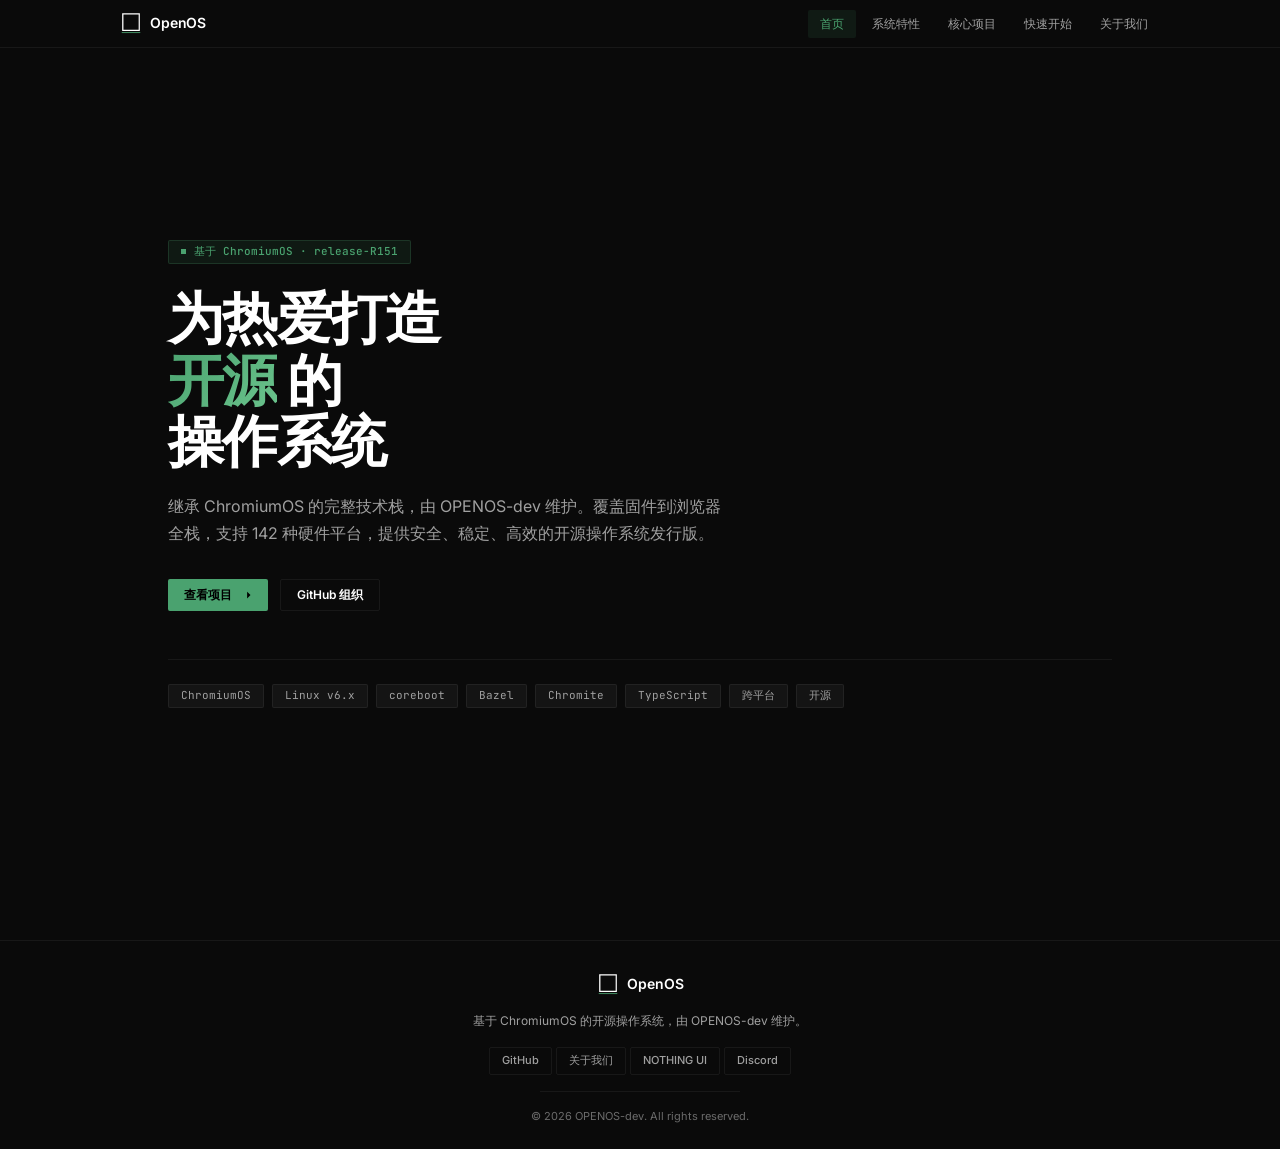
==== index.html @ e6d08fe9 "feat: 初始化 OpenOS 介绍网站" ====
<!DOCTYPE html>
<html lang="zh-CN">
<head>
<meta charset="UTF-8">
<meta name="viewport" content="width=device-width, initial-scale=1.0">
<meta name="description" content="OpenOS - 基于 ChromiumOS 的开源操作系统，由 OPENOS-dev 维护">
<title>OpenOS - 开源操作系统</title>
<link rel="icon" type="image/svg+xml" href="openos-logo.svg">
<link rel="preconnect" href="https://fonts.googleapis.com">
<link rel="preconnect" href="https://fonts.gstatic.com" crossorigin>
<link href="https://fonts.googleapis.com/css2?family=Inter:wght@400;500;600;700&family=JetBrains+Mono:wght@400;500;700&display=swap" rel="stylesheet">
<link rel="stylesheet" href="css/styles.css">
</head>
<body>

<nav>
  <div class="nav-inner">
    <a href="index.html" class="nav-logo">
      <img class="nav-logo-icon" src="openos-logo.svg" alt="OpenOS">
      OpenOS
    </a>
    <button class="nav-toggle" aria-label="菜单" id="navToggle">
      <span></span>
      <span></span>
      <span></span>
    </button>
    <ul class="nav-links" id="navLinks">
      <li><a href="index.html" class="active">首页</a></li>
      <li><a href="features.html">系统特性</a></li>
      <li><a href="projects.html">核心项目</a></li>
      <li><a href="build.html">快速开始</a></li>
      <li><a href="about.html">关于我们</a></li>
    </ul>
  </div>
</nav>

<section class="hero">
  <div class="hero-tag fade-in">
    <span class="hero-tag-dot"></span>
    基于 ChromiumOS · release-R151
  </div>
  <h1 class="fade-in fade-in-delay-1">
    为热爱打造<br>
    <span class="gradient-text">开源</span> 的<br>
    操作系统
  </h1>
  <p class="fade-in fade-in-delay-2">
    继承 ChromiumOS 的完整技术栈，由 OPENOS-dev 维护。覆盖固件到浏览器全栈，支持 142 种硬件平台，提供安全、稳定、高效的开源操作系统发行版。
  </p>
  <div class="hero-actions fade-in fade-in-delay-3">
    <a href="projects.html" class="btn btn-primary">
      查看项目
      <svg width="12" height="12" viewBox="0 0 16 16" fill="currentColor" aria-hidden="true"><path d="M9.5 3.5L14 8l-4.5 4.5M14 8H2"/></svg>
    </a>
    <a href="https://github.com/OPENOS-dev" target="_blank" rel="noopener" class="btn btn-secondary">
      GitHub 组织
    </a>
  </div>
  <div class="hero-tech fade-in fade-in-delay-4">
    <span class="tech-badge">ChromiumOS</span>
    <span class="tech-badge">Linux v6.x</span>
    <span class="tech-badge">coreboot</span>
    <span class="tech-badge">Bazel</span>
    <span class="tech-badge">Chromite</span>
    <span class="tech-badge">TypeScript</span>
    <span class="tech-badge">跨平台</span>
    <span class="tech-badge">开源</span>
  </div>
</section>

<footer>
  <div class="footer-inner">
    <a href="index.html" class="footer-brand">
      <img class="footer-brand-icon" src="openos-logo.svg" alt="OpenOS">
      OpenOS
    </a>
    <p class="footer-tagline">基于 ChromiumOS 的开源操作系统，由 OPENOS-dev 维护。</p>
    <div class="footer-links">
      <a href="https://github.com/OPENOS-dev" target="_blank" rel="noopener">GitHub</a>
      <a href="about.html">关于我们</a>
      <a href="https://github.com/OPENOS-dev/NOTHING-UI-1" target="_blank" rel="noopener">NOTHING UI</a>
      <a href="https://discord.gg/xj6VCg7Na" target="_blank" rel="noopener">Discord</a>
    </div>
    <div class="footer-divider"></div>
    <p class="footer-copy">© 2026 OPENOS-dev. All rights reserved.</p>
  </div>
</footer>

<script src="js/script.js"></script>
</body>
</html>
---- css/styles.css ----
/* ========================================
   NOTHING UI Design System
   Based on NOTHING-UI-1 Design Spec
   ======================================== */

/* ─── Design Tokens ─── */
:root {
  /* Surface layers (0 → 5, darkest → lightest) */
  --surface-0: #0A0A0A;
  --surface-1: #0F0F0F;
  --surface-2: #141414;
  --surface-3: #1A1A1A;
  --surface-4: #1F1F1F;
  --surface-5: #252525;

  /* Text hierarchy */
  --text-primary: #FFFFFF;
  --text-secondary: #A0A0A0;
  --text-tertiary: #6B6B6B;

  /* Accent — Green */
  --accent: #4AA26F;
  --accent-hover: #3D8F5F;
  --accent-bright: #6BC48D;
  --accent-muted: rgba(74, 162, 111, 0.10);
  --accent-muted-hover: rgba(74, 162, 111, 0.16);

  /* Status */
  --status-active: #4CAF50;
  --status-active-bg: rgba(76, 175, 80, 0.10);
  --status-warning: #FFC107;
  --status-warning-bg: rgba(255, 193, 7, 0.10);
  --status-error: #F44336;
  --status-error-bg: rgba(244, 67, 54, 0.10);

  /* Borders */
  --border: rgba(255, 255, 255, 0.06);
  --border-hover: rgba(255, 255, 255, 0.12);
  --border-accent: rgba(74, 162, 111, 0.20);

  /* Spacing — 4px base grid */
  --space-1: 4px;
  --space-2: 8px;
  --space-3: 12px;
  --space-4: 16px;
  --space-5: 20px;
  --space-6: 24px;
  --space-8: 32px;
  --space-10: 40px;
  --space-12: 48px;
  --space-16: 64px;

  /* Shape — ultra-minimal */
  --radius: 2px;

  /* Typography */
  --font-sans: 'Inter', -apple-system, BlinkMacSystemFont, 'SF Pro Text', 'Segoe UI', 'PingFang SC', 'Microsoft YaHei', sans-serif;
  --font-mono: 'JetBrains Mono', 'SF Mono', 'Fira Code', 'Cascadia Code', monospace;

  /* Type scale */
  --text-xs: 11px;
  --text-sm: 12px;
  --text-base: 13px;
  --text-md: 14px;
  --text-lg: 16px;
  --text-xl: 18px;
  --text-2xl: 20px;
  --text-3xl: 24px;

  /* Shadows — hard, layered */
  --shadow-sm: 0 1px 0 rgba(0, 0, 0, 0.4);
  --shadow-md: 0 2px 0 rgba(0, 0, 0, 0.3), 0 4px 8px rgba(0, 0, 0, 0.4);
  --shadow-lg: 0 2px 0 rgba(0, 0, 0, 0.25), 0 8px 16px rgba(0, 0, 0, 0.5);

  /* Motion */
  --ease-standard: cubic-bezier(0.2, 0, 0, 1);
  --ease-emphasized: cubic-bezier(0.05, 0.7, 0.1, 1);
  --duration-fast: 150ms;
  --duration-normal: 200ms;

  /* Layout */
  --nav-height: 48px;
  --max-width: 1040px;
}

/* ─── Reset ─── */
*, *::before, *::after {
  margin: 0;
  padding: 0;
  box-sizing: border-box;
}

html {
  scroll-behavior: smooth;
  scrollbar-width: thin;
  scrollbar-color: var(--text-tertiary) var(--surface-0);
}

::-webkit-scrollbar { width: 4px; }
::-webkit-scrollbar-track { background: var(--surface-0); }
::-webkit-scrollbar-thumb { background: var(--text-tertiary); border-radius: 0; }

body {
  font-family: var(--font-sans);
  background: var(--surface-0);
  color: var(--text-primary);
  font-size: var(--text-base);
  line-height: 1.6;
  overflow-x: hidden;
  -webkit-font-smoothing: antialiased;
  -moz-osx-font-smoothing: grayscale;
  min-height: 100vh;
  display: flex;
  flex-direction: column;
}

@media (prefers-reduced-motion: reduce) {
  *, *::before, *::after {
    animation-duration: 0.01ms !important;
    animation-iteration-count: 1 !important;
    transition-duration: 0.01ms !important;
  }
}

/* ─── Focus ─── */
:focus-visible {
  outline: 2px solid var(--accent);
  outline-offset: -2px;
  border-radius: var(--radius);
}

/* ─── Selection ─── */
::selection {
  background: var(--accent-muted);
  color: var(--accent);
}

/* =========================================
   Navigation
   ========================================= */
nav {
  position: fixed;
  top: 0;
  left: 0;
  right: 0;
  z-index: 1000;
  height: var(--nav-height);
  background: var(--surface-0);
  border-bottom: 1px solid var(--border);
  display: flex;
  align-items: center;
  justify-content: center;
  padding: 0 var(--space-6);
}

.nav-inner {
  max-width: var(--max-width);
  width: 100%;
  display: flex;
  align-items: center;
  justify-content: space-between;
  gap: var(--space-8);
}

.nav-logo {
  display: flex;
  align-items: center;
  gap: var(--space-2);
  text-decoration: none;
  color: var(--text-primary);
  font-weight: 600;
  font-size: var(--text-md);
  letter-spacing: -0.01em;
}

.nav-logo-icon {
  width: 22px;
  height: 22px;
  border-radius: var(--radius);
  object-fit: cover;
  flex-shrink: 0;
}

.nav-links {
  display: flex;
  gap: var(--space-1);
  list-style: none;
}

.nav-links a {
  display: inline-flex;
  align-items: center;
  height: 28px;
  padding: 0 var(--space-3);
  text-decoration: none;
  color: var(--text-secondary);
  font-size: var(--text-sm);
  font-weight: 500;
  border-radius: var(--radius);
  transition: color var(--duration-fast) var(--ease-standard),
              background var(--duration-fast) var(--ease-standard);
}

.nav-links a:hover {
  color: var(--text-primary);
  background: var(--surface-3);
}

.nav-links a.active {
  color: var(--accent);
  background: var(--accent-muted);
}

/* Hamburger */
.nav-toggle {
  display: none;
  flex-direction: column;
  gap: 4px;
  background: none;
  border: none;
  cursor: pointer;
  padding: var(--space-2);
  border-radius: var(--radius);
  min-width: 44px;
  min-height: 44px;
  align-items: center;
  justify-content: center;
}

.nav-toggle span {
  width: 18px;
  height: 2px;
  background: var(--text-secondary);
  border-radius: 0;
  transition: transform var(--duration-fast) var(--ease-standard),
              opacity var(--duration-fast) var(--ease-standard);
}

.nav-toggle.active span:nth-child(1) {
  transform: rotate(45deg) translate(4px, 4px);
}
.nav-toggle.active span:nth-child(2) { opacity: 0; }
.nav-toggle.active span:nth-child(3) {
  transform: rotate(-45deg) translate(4px, -4px);
}

/* =========================================
   Hero (Home page)
   ========================================= */
.hero {
  min-height: 100vh;
  display: flex;
  flex-direction: column;
  justify-content: center;
  padding: calc(var(--nav-height) + var(--space-16)) var(--space-12) var(--space-16);
  position: relative;
  max-width: var(--max-width);
  margin: 0 auto;
  width: 100%;
}

.hero-tag {
  display: inline-flex;
  align-items: center;
  gap: var(--space-2);
  height: 24px;
  padding: 0 var(--space-3);
  background: var(--accent-muted);
  border: 1px solid var(--border-accent);
  border-radius: var(--radius);
  font-family: var(--font-mono);
  font-size: var(--text-xs);
  color: var(--accent);
  font-weight: 500;
  margin-bottom: var(--space-6);
  width: fit-content;
}

.hero-tag-dot {
  width: 5px;
  height: 5px;
  background: var(--accent);
  border-radius: 0;
  display: inline-block;
}

.hero h1 {
  font-size: clamp(36px, 6vw, 56px);
  font-weight: 700;
  line-height: 1.1;
  letter-spacing: -0.03em;
  margin-bottom: var(--space-5);
  color: var(--text-primary);
}

.hero h1 .gradient-text {
  background: linear-gradient(135deg, var(--accent), var(--accent-bright));
  -webkit-background-clip: text;
  -webkit-text-fill-color: transparent;
  background-clip: text;
}

.hero p {
  font-size: var(--text-lg);
  color: var(--text-secondary);
  max-width: 560px;
  margin-bottom: var(--space-8);
  line-height: 1.7;
}

/* ─── Buttons ─── */
.hero-actions {
  display: flex;
  gap: var(--space-3);
  flex-wrap: wrap;
}

.btn {
  display: inline-flex;
  align-items: center;
  justify-content: center;
  gap: var(--space-2);
  height: 32px;
  padding: 0 var(--space-4);
  border-radius: var(--radius);
  font-size: var(--text-sm);
  font-weight: 600;
  text-decoration: none;
  cursor: pointer;
  border: none;
  font-family: var(--font-sans);
  transition: all var(--duration-fast) var(--ease-standard);
  white-space: nowrap;
}

.btn-primary {
  background: var(--accent);
  color: #000;
}

.btn-primary:hover {
  background: var(--accent-hover);
}

.btn-secondary {
  background: transparent;
  color: var(--text-primary);
  border: 1px solid var(--border);
}

.btn-secondary:hover {
  background: var(--surface-3);
  border-color: var(--border-hover);
}

/* ─── Tech Badges ─── */
.hero-tech {
  display: flex;
  gap: var(--space-2);
  flex-wrap: wrap;
  margin-top: var(--space-12);
  padding-top: var(--space-6);
  border-top: 1px solid var(--border);
}

.tech-badge {
  height: 24px;
  padding: 0 var(--space-3);
  background: var(--surface-2);
  border: 1px solid var(--border);
  border-radius: var(--radius);
  font-family: var(--font-mono);
  font-size: var(--text-xs);
  color: var(--text-secondary);
  display: inline-flex;
  align-items: center;
  transition: all var(--duration-fast) var(--ease-standard);
}

.tech-badge:hover {
  color: var(--accent);
  border-color: var(--border-accent);
  background: var(--accent-muted);
}

/* =========================================
   Sections
   ========================================= */
main {
  flex: 1;
  display: flex;
  flex-direction: column;
}

section {
  padding: var(--space-16) 0;
}

.page-content {
  padding: calc(var(--nav-height) + var(--space-10)) var(--space-12) 0;
}

.section-wrap {
  max-width: var(--max-width);
  margin: 0 auto;
  padding: 0 var(--space-12);
}

.section-header {
  margin-bottom: var(--space-10);
}

.section-number {
  display: block;
  font-family: var(--font-mono);
  font-size: var(--text-xs);
  color: var(--accent);
  font-weight: 500;
  letter-spacing: 0.05em;
  margin-bottom: var(--space-2);
  text-transform: uppercase;
}

.section-header h2 {
  font-size: var(--text-3xl);
  font-weight: 700;
  margin-bottom: var(--space-2);
  letter-spacing: -0.02em;
}

.section-header p {
  color: var(--text-secondary);
  font-size: var(--text-md);
  max-width: 560px;
}

/* Features Grid */
.features-grid {
  display: grid;
  grid-template-columns: repeat(auto-fit, minmax(280px, 1fr));
  gap: var(--space-4);
}

.feature-card {
  background: var(--surface-1);
  border: 1px solid var(--border);
  border-radius: var(--radius);
  padding: var(--space-6);
  transition: background var(--duration-fast) var(--ease-standard),
              border-color var(--duration-fast) var(--ease-standard);
}

.js-ready .feature-card {
  opacity: 0;
  transform: translateY(12px);
}

.js-ready .feature-card.visible {
  opacity: 1;
  transform: translateY(0);
}

.feature-card:hover {
  background: var(--surface-2);
  border-color: var(--border-hover);
}

.feature-card-icon {
  width: 32px;
  height: 32px;
  border-radius: var(--radius);
  background: var(--accent-muted);
  display: flex;
  align-items: center;
  justify-content: center;
  margin-bottom: var(--space-4);
  color: var(--accent);
  font-size: 14px;
  font-family: var(--font-mono);
  font-weight: 700;
  letter-spacing: -0.5px;
}

.feature-card h3 {
  font-size: var(--text-md);
  font-weight: 600;
  margin-bottom: var(--space-2);
  letter-spacing: -0.01em;
}

.feature-card p {
  color: var(--text-secondary);
  font-size: var(--text-sm);
  line-height: 1.7;
}

/* Project Cards (with status) */
.projects-grid {
  display: grid;
  grid-template-columns: repeat(auto-fit, minmax(300px, 1fr));
  gap: var(--space-4);
}

.project-card {
  background: var(--surface-1);
  border: 1px solid var(--border);
  border-radius: var(--radius);
  padding: var(--space-6);
  transition: all var(--duration-fast) var(--ease-standard);
}

.js-ready .project-card {
  opacity: 0;
  transform: translateY(12px);
}

.js-ready .project-card.visible {
  opacity: 1;
  transform: translateY(0);
}

.project-card:hover {
  background: var(--surface-2);
  border-color: var(--border-hover);
}

.project-card-header {
  display: flex;
  align-items: flex-start;
  justify-content: space-between;
  margin-bottom: var(--space-3);
  gap: var(--space-3);
}

.project-card h3 {
  font-size: var(--text-lg);
  font-weight: 600;
  letter-spacing: -0.01em;
}

.project-status {
  display: inline-flex;
  align-items: center;
  gap: 5px;
  height: 22px;
  padding: 0 var(--space-2);
  border-radius: var(--radius);
  font-size: var(--text-xs);
  font-weight: 600;
  white-space: nowrap;
  flex-shrink: 0;
  font-family: var(--font-mono);
}

.status-active {
  background: var(--status-active-bg);
  color: var(--status-active);
  border: 1px solid rgba(76, 175, 80, 0.15);
}

.status-warning {
  background: var(--status-warning-bg);
  color: var(--status-warning);
  border: 1px solid rgba(255, 193, 7, 0.15);
}

.project-card p {
  color: var(--text-secondary);
  font-size: var(--text-sm);
  line-height: 1.7;
  margin-bottom: var(--space-5);
}

.project-card-tags {
  display: flex;
  gap: var(--space-2);
  flex-wrap: wrap;
}

.project-tag {
  height: 22px;
  padding: 0 var(--space-2);
  background: var(--surface-3);
  border: 1px solid var(--border);
  border-radius: var(--radius);
  font-family: var(--font-mono);
  font-size: var(--text-xs);
  color: var(--text-tertiary);
  display: inline-flex;
  align-items: center;
}

/* Quick Links / Entries */
.entries-grid {
  display: grid;
  grid-template-columns: repeat(auto-fit, minmax(260px, 1fr));
  gap: var(--space-4);
}

.entry-card {
  background: var(--surface-1);
  border: 1px solid var(--border);
  border-radius: var(--radius);
  padding: var(--space-5);
  text-decoration: none;
  color: inherit;
  display: flex;
  flex-direction: column;
  gap: var(--space-2);
  transition: all var(--duration-fast) var(--ease-standard);
}

.js-ready .entry-card {
  opacity: 0;
  transform: translateY(12px);
}

.js-ready .entry-card.visible {
  opacity: 1;
  transform: translateY(0);
}

.entry-card:hover {
  background: var(--surface-2);
  border-color: var(--border-hover);
}

.entry-card-label {
  font-family: var(--font-mono);
  font-size: var(--text-xs);
  color: var(--accent);
  text-transform: uppercase;
  letter-spacing: 0.05em;
}

.entry-card h4 {
  font-size: var(--text-md);
  font-weight: 600;
}

.entry-card p {
  color: var(--text-secondary);
  font-size: var(--text-sm);
  line-height: 1.6;
}

.entry-arrow {
  color: var(--accent);
  font-size: var(--text-md);
  transition: transform var(--duration-fast) var(--ease-standard);
  align-self: flex-end;
  margin-top: auto;
  font-family: var(--font-mono);
}

.entry-card:hover .entry-arrow {
  transform: translateX(2px);
}

/* =========================================
   Footer
   ========================================= */
footer {
  border-top: 1px solid var(--border);
  padding: var(--space-8) var(--space-12) var(--space-6);
  margin-top: var(--space-10);
}

footer .footer-inner {
  max-width: var(--max-width);
  margin: 0 auto;
  display: flex;
  flex-direction: column;
  align-items: center;
  gap: var(--space-4);
  text-align: center;
}

footer .footer-brand {
  display: flex;
  align-items: center;
  gap: var(--space-2);
  text-decoration: none;
  color: var(--text-primary);
  font-weight: 600;
  font-size: var(--text-md);
}

footer .footer-brand-icon {
  width: 22px;
  height: 22px;
  border-radius: var(--radius);
  object-fit: cover;
  flex-shrink: 0;
}

footer .footer-tagline {
  color: var(--text-secondary);
  font-size: var(--text-sm);
  max-width: 400px;
  line-height: 1.6;
}

footer .footer-links {
  display: flex;
  gap: var(--space-1);
  flex-wrap: wrap;
  justify-content: center;
}

footer .footer-links a {
  display: inline-flex;
  align-items: center;
  height: 28px;
  padding: 0 var(--space-3);
  background: none;
  border: 1px solid var(--border);
  border-radius: var(--radius);
  color: var(--text-secondary);
  text-decoration: none;
  font-size: var(--text-xs);
  font-weight: 500;
  transition: all var(--duration-fast) var(--ease-standard);
}

footer .footer-links a:hover {
  background: var(--surface-3);
  border-color: var(--border-hover);
  color: var(--text-primary);
}

footer .footer-divider {
  width: 100%;
  max-width: 200px;
  height: 1px;
  background: var(--border);
}

footer .footer-copy {
  color: var(--text-tertiary);
  font-size: var(--text-xs);
}

/* =========================================
   Animations
   ========================================= */
.fade-in {
  opacity: 1;
  transform: translateY(0);
  transition: opacity 200ms var(--ease-emphasized),
              transform 200ms var(--ease-emphasized);
}

.js-ready .fade-in {
  opacity: 0;
  transform: translateY(12px);
}

.js-ready .fade-in.visible {
  opacity: 1;
  transform: translateY(0);
}

.fade-in-delay-1 { transition-delay: 50ms; }
.fade-in-delay-2 { transition-delay: 100ms; }
.fade-in-delay-3 { transition-delay: 150ms; }
.fade-in-delay-4 { transition-delay: 200ms; }
.fade-in-delay-5 { transition-delay: 250ms; }

/* =========================================
   Responsive
   ========================================= */
@media (max-width: 768px) {
  .nav-links {
    position: fixed;
    top: var(--nav-height);
    left: 0;
    right: 0;
    background: var(--surface-0);
    flex-direction: column;
    padding: var(--space-3);
    gap: var(--space-1);
    border-bottom: 1px solid var(--border);
    transform: translateY(-100%);
    opacity: 0;
    pointer-events: none;
    transition: all var(--duration-fast) var(--ease-standard);
  }

  .nav-links.open {
    transform: translateY(0);
    opacity: 1;
    pointer-events: auto;
  }

  .nav-links a {
    width: 100%;
    height: 36px;
    justify-content: flex-start;
  }

  .nav-toggle { display: flex; }

  .hero h1 { font-size: 32px; }
  .features-grid { grid-template-columns: 1fr; }
  .projects-grid { grid-template-columns: 1fr; }
  .entries-grid { grid-template-columns: 1fr; }

  section { padding: var(--space-12) 0; }

  .hero {
    padding: calc(var(--nav-height) + var(--space-8)) var(--space-6) var(--space-8);
    min-height: auto;
  }

  .page-content {
    padding: calc(var(--nav-height) + var(--space-6)) var(--space-6) 0;
  }

  .section-wrap {
    padding: 0 var(--space-6);
  }

  footer {
    padding: var(--space-6) var(--space-6) var(--space-5);
  }
}

@media (max-width: 480px) {
  .hero-actions {
    flex-direction: column;
  }
  .hero-actions .btn {
    width: 100%;
  }
}
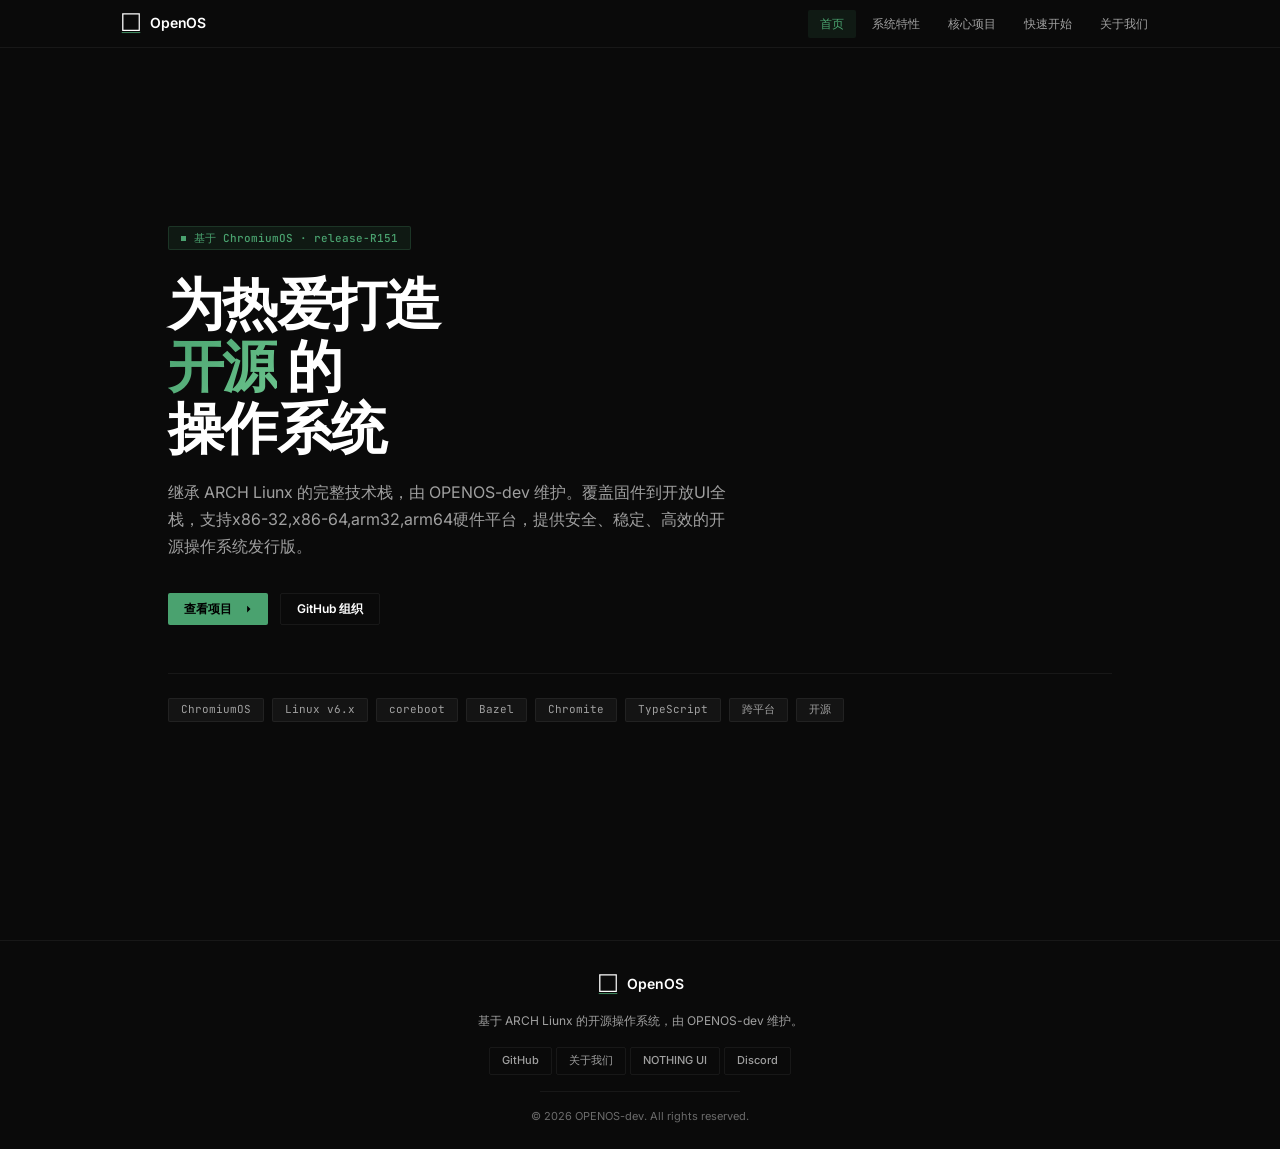
==== commit 10813263: "Update index.html" ====
--- a/index.html
+++ b/index.html
@@ -3,7 +3,7 @@
 <head>
 <meta charset="UTF-8">
 <meta name="viewport" content="width=device-width, initial-scale=1.0">
-<meta name="description" content="OpenOS - 基于 ChromiumOS 的开源操作系统，由 OPENOS-dev 维护">
+<meta name="description" content="OpenOS - 基于 ARCH Liunx 的开源操作系统，由 OPENOS-dev 维护">
 <title>OpenOS - 开源操作系统</title>
 <link rel="icon" type="image/svg+xml" href="openos-logo.svg">
 <link rel="preconnect" href="https://fonts.googleapis.com">
@@ -45,7 +45,7 @@
     操作系统
   </h1>
   <p class="fade-in fade-in-delay-2">
-    继承 ChromiumOS 的完整技术栈，由 OPENOS-dev 维护。覆盖固件到浏览器全栈，支持 142 种硬件平台，提供安全、稳定、高效的开源操作系统发行版。
+    继承 ARCH Liunx 的完整技术栈，由 OPENOS-dev 维护。覆盖固件到开放UI全栈，支持x86-32,x86-64,arm32,arm64硬件平台，提供安全、稳定、高效的开源操作系统发行版。
   </p>
   <div class="hero-actions fade-in fade-in-delay-3">
     <a href="projects.html" class="btn btn-primary">
@@ -74,7 +74,7 @@
       <img class="footer-brand-icon" src="openos-logo.svg" alt="OpenOS">
       OpenOS
     </a>
-    <p class="footer-tagline">基于 ChromiumOS 的开源操作系统，由 OPENOS-dev 维护。</p>
+    <p class="footer-tagline">基于 ARCH Liunx 的开源操作系统，由 OPENOS-dev 维护。</p>
     <div class="footer-links">
       <a href="https://github.com/OPENOS-dev" target="_blank" rel="noopener">GitHub</a>
       <a href="about.html">关于我们</a>
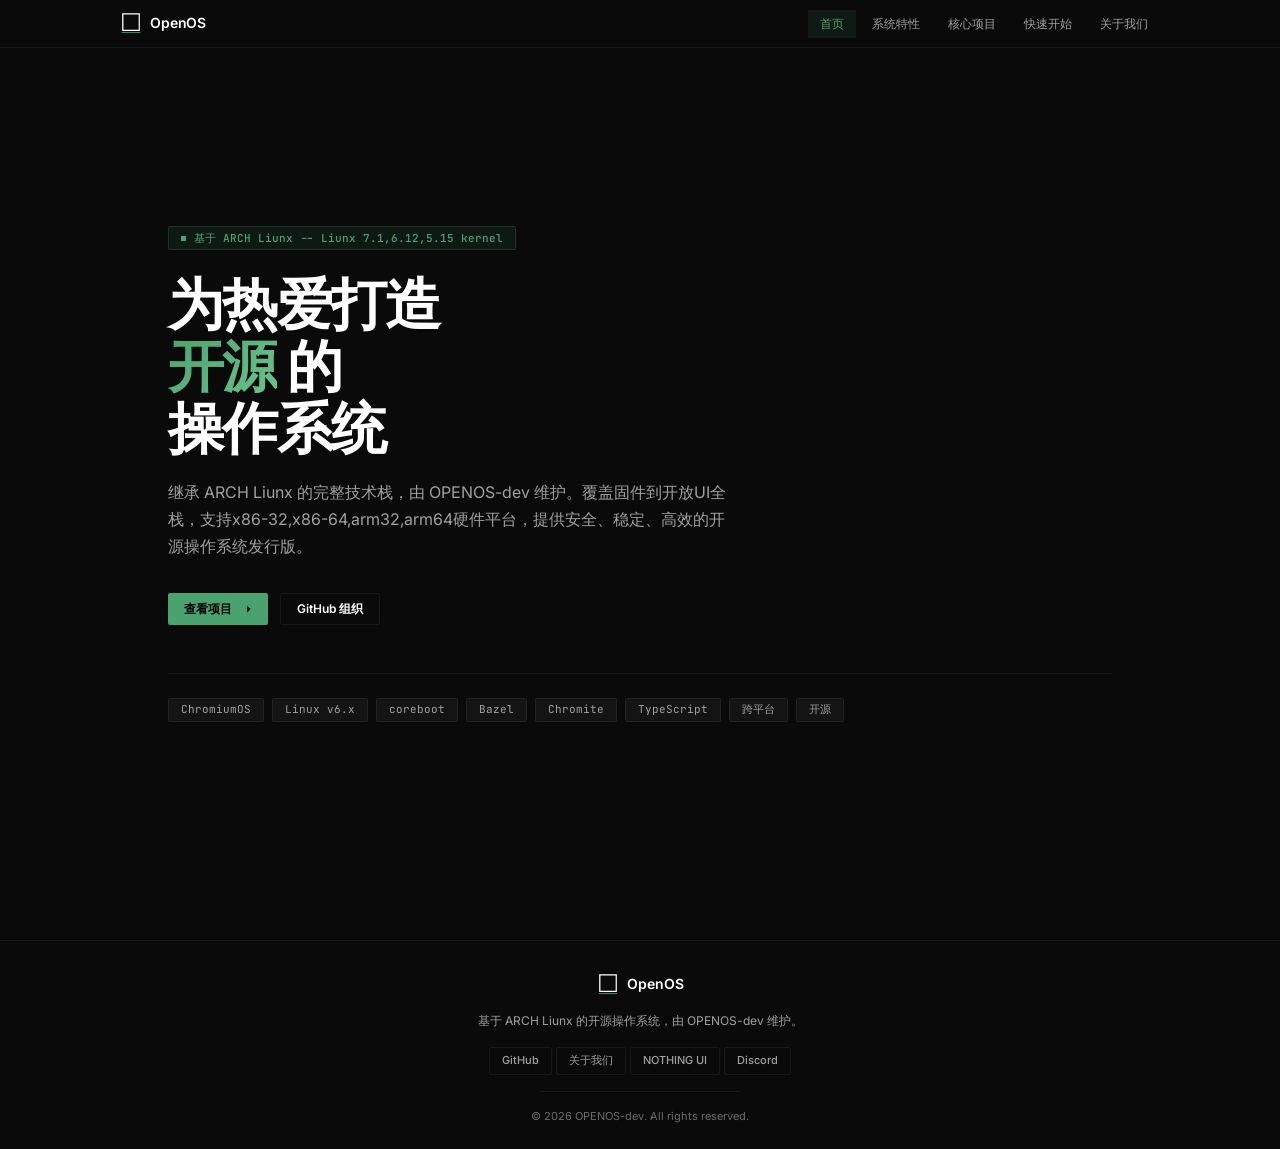
==== commit 767022f8: "Update hero section text to reflect new OS details" ====
--- a/index.html
+++ b/index.html
@@ -37,7 +37,7 @@
 <section class="hero">
   <div class="hero-tag fade-in">
     <span class="hero-tag-dot"></span>
-    基于 ChromiumOS · release-R151
+    基于 ARCH Liunx -- Liunx 7.1,6.12,5.15 kernel
   </div>
   <h1 class="fade-in fade-in-delay-1">
     为热爱打造<br>
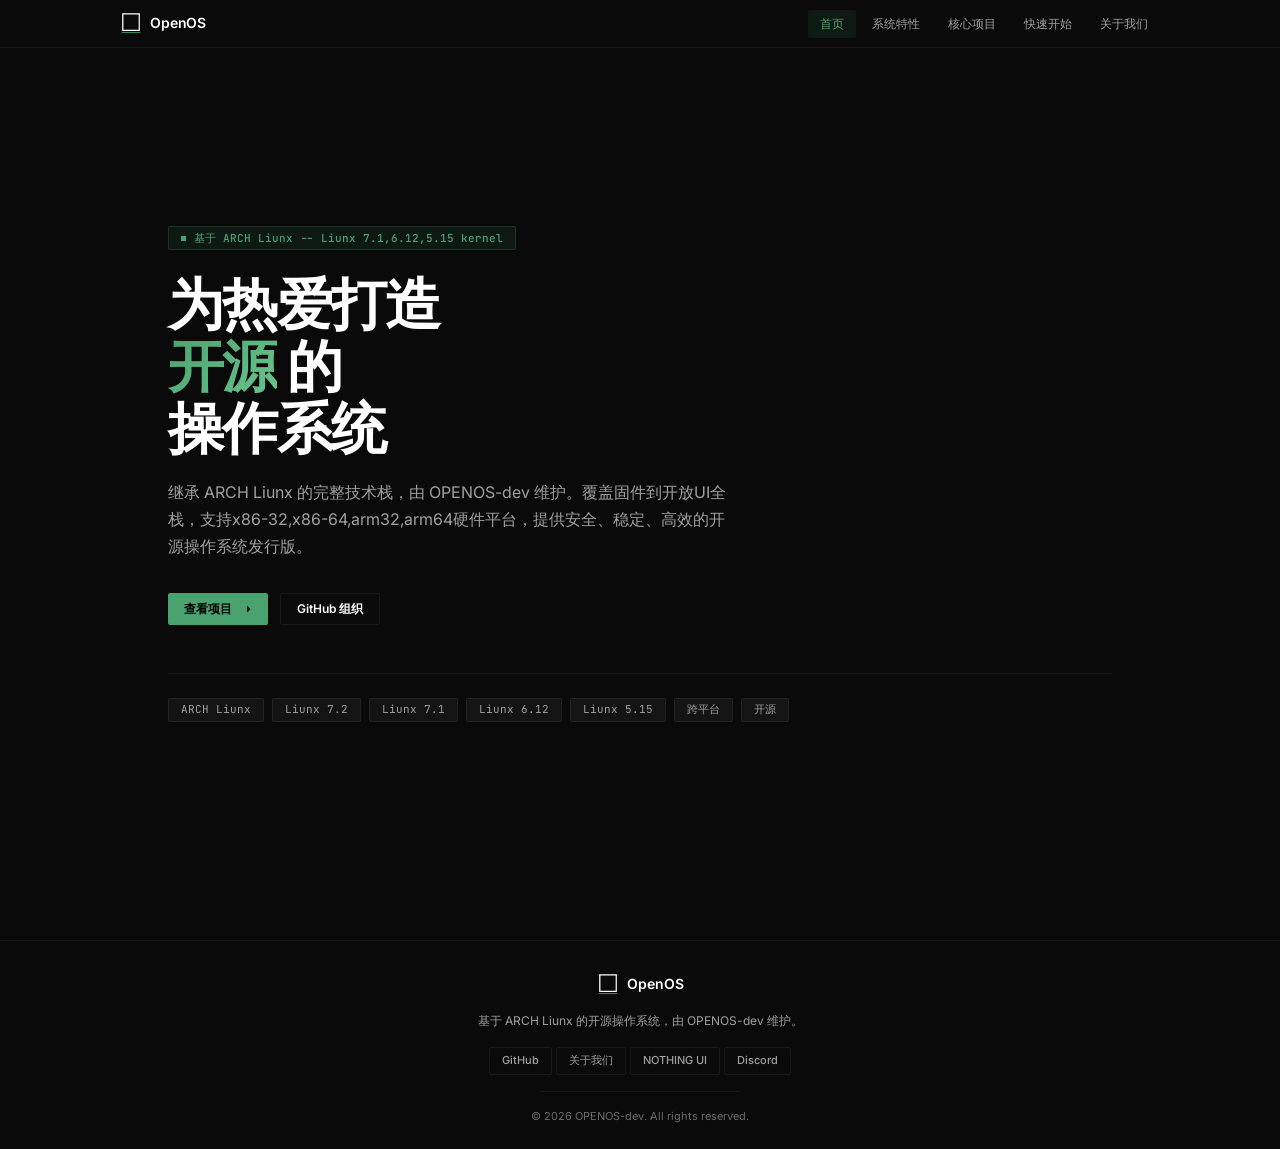
==== commit 2c36bac7: "Update tech badges in index.html Replaced existing tech badges with new Linux versions and ARCH Linu" ====
--- a/index.html
+++ b/index.html
@@ -57,12 +57,11 @@
     </a>
   </div>
   <div class="hero-tech fade-in fade-in-delay-4">
-    <span class="tech-badge">ChromiumOS</span>
-    <span class="tech-badge">Linux v6.x</span>
-    <span class="tech-badge">coreboot</span>
-    <span class="tech-badge">Bazel</span>
-    <span class="tech-badge">Chromite</span>
-    <span class="tech-badge">TypeScript</span>
+    <span class="tech-badge">ARCH Liunx</span>
+    <span class="tech-badge">Liunx 7.2</span>
+    <span class="tech-badge">Liunx 7.1</span>
+    <span class="tech-badge">Liunx 6.12</span>
+    <span class="tech-badge">Liunx 5.15</span>
     <span class="tech-badge">跨平台</span>
     <span class="tech-badge">开源</span>
   </div>
